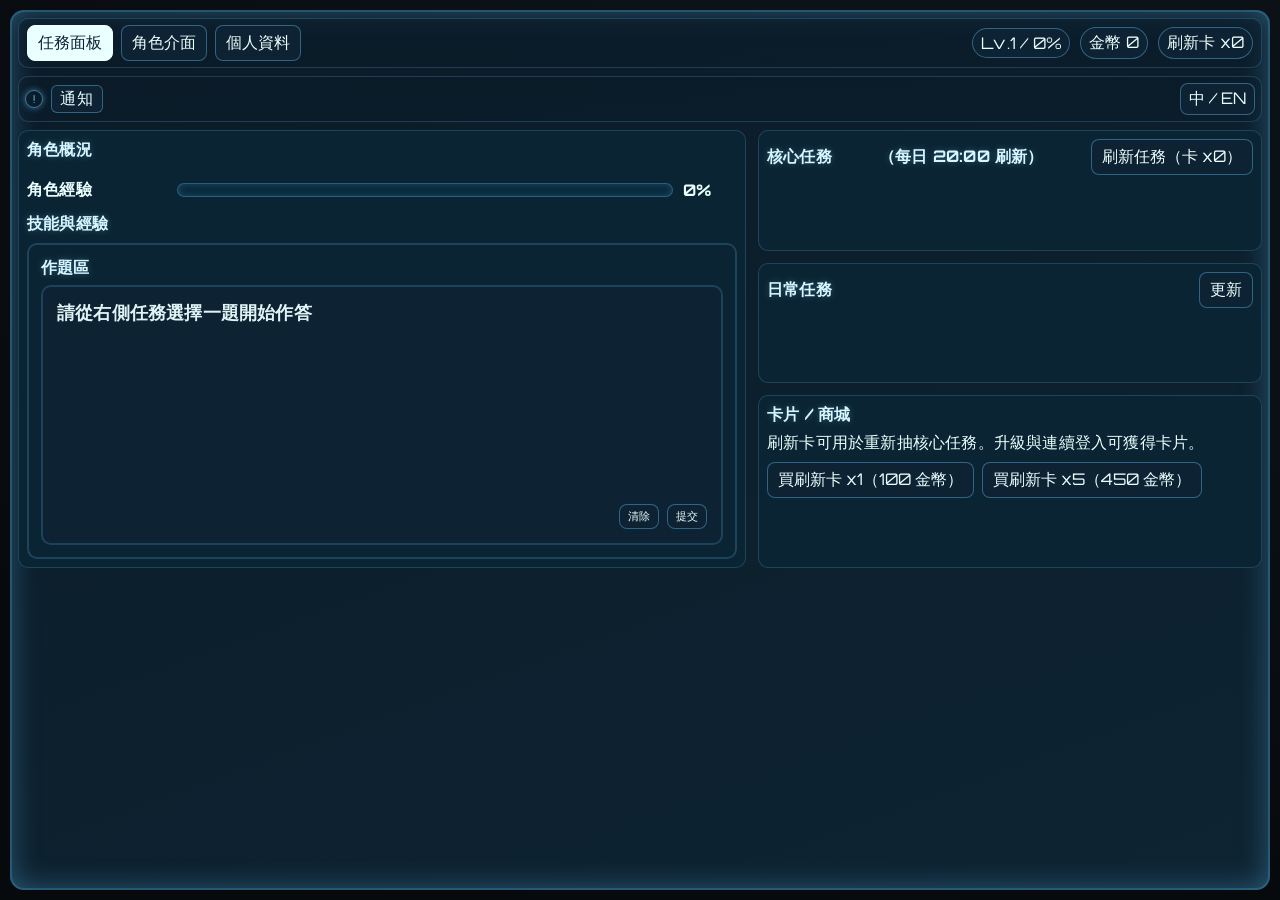
==== index.html @ 2148bcc3 "Add files via upload" ====
<!DOCTYPE html>
<html lang="zh-Hant">
<head>
<meta charset="utf-8" />
<meta name="viewport" content="width=device-width, initial-scale=1">
<title>任務面板 MVP｜修正版 v1.1</title>
<link href="https://fonts.googleapis.com/css2?family=Orbitron:wght@500;700&family=Share+Tech+Mono&display=swap" rel="stylesheet">
<link rel="stylesheet" href="./styles/main.css">
</head>
<body>
<div class="stage">
  <div class="screen">

    <!-- Topbar -->
    <div class="topbar">
      <div class="navBtns">
        <button class="navBtn active" id="btnViewDashboard">任務面板</button>
        <button class="navBtn" id="btnViewCharacter">角色介面</button>
        <!-- 已合併角色上傳至角色介面，移除「角色上傳」按鈕 -->
        <button class="navBtn" id="btnViewSettings">個人資料</button>
      </div>
      <div class="topStats">
        <span class="chip" id="chipUser">Lv.1 / 0%</span>
        <span class="chip" id="chipCoins">金幣 0</span>
        <span class="chip" id="chipCards">刷新卡 x0</span>
      </div>
    </div>

    <!-- Mini notification -->
    <div class="notifyMini">
      <span class="badge">!</span>
      <div class="ttl" id="ttlNotif">通知</div>
      <ul id="notifMain"></ul>
      <button class="langBtn" id="btnLang">中 / EN</button>
    </div>

    <!-- 視圖：任務面板 -->
    <div id="viewDashboard">
      <div class="cols">
        <div class="panel">
          <h2>
            <span id="hCharacter">角色概況</span>
            <!-- 原本的 套用/重置 按鈕已移至「個人資料 > 姓名」下方 -->
          </h2>
          <div class="meta" id="meta"></div>
          <div class="xp"><div id="lblXP">角色經驗</div><div class="bar" id="charXPWrap"><i id="charXP" data-w="0"></i></div><div id="charXPNum">0%</div></div>

          <h2 id="hSkills">技能與經驗</h2>
          <div id="skills"></div>

          <!-- 作題區 -->
          <div id="problemArea" class="panel">
            <h2 id="hProblems">作題區</h2>
            <div id="problemBox" class="problemBox">
              <h3 id="problemTitle">請從右側任務選擇一題開始作答</h3>
              <div id="problemBody" class="problemBody"></div>
              <div id="problemExplain" class="msg"></div>
              <div id="problemMsg" class="msg"></div>
              <div class="problemActions">
                <button class="btn small" id="btnClearAns">清除</button>
                <button class="btn small" id="btnSubmitAns">提交</button>
              </div>
            </div>
          </div>
        </div>

        <div style="display:grid;gap:12px">
          <div class="panel">
            <h2 id="hDaily">核心任務 <span class="sm" id="hDailySub">（每日 20:00 刷新）</span>
              <span>
                <button class="btn" id="btnRefreshDaily">刷新任務（卡 x<span id="cardCountA">0</span>）</button>
              </span>
            </h2>
            <div id="tasks"></div>
          </div>

          <div class="panel">
            <h2 id="hSide">日常任務 <span><button class="btn" id="btnRerollSide">更新</button></span></h2>
            <div id="side"></div>
          </div>

          <div class="panel">
            <h2 id="hShop">卡片 / 商城</h2>
            <div class="sm" id="shopDesc">刷新卡可用於重新抽核心任務。升級與連續登入可獲得卡片。</div>
            <div style="display:flex;gap:8px;margin-top:8px;flex-wrap:wrap">
              <button class="btn" id="btnBuy1">買刷新卡 x1（100 金幣）</button>
              <button class="btn" id="btnBuy5">買刷新卡 x5（450 金幣）</button>
            </div>
          </div>
        </div>
      </div>
    </div>

    <!-- 視圖：角色介面（已合併上傳功能） -->
    <div id="viewCharacter" class="hidden">
      <div class="charStage">
        <div class="charRing"></div>
        <div class="charWrap" id="charWrap">
          <img id="avatarImg" class="avatar hidden" alt="角色圖片"/>
          <svg id="avatarSVG" class="avatar" viewBox="0 0 256 256" xmlns="http://www.w3.org/2000/svg" aria-label="預設角色">
            <defs>
              <linearGradient id="hair" x1="0" y1="0" x2="1" y2="1">
                <stop offset="0" stop-color="#8b4a4a"/>
                <stop offset="1" stop-color="#b46868"/>
              </linearGradient>
              <radialGradient id="eye" cx="0.5" cy="0.5" r="0.6">
                <stop offset="0" stop-color="#fff176"/>
                <stop offset="0.5" stop-color="#ff7043"/>
                <stop offset="1" stop-color="#d32f2f"/>
              </radialGradient>
            </defs>
            <ellipse cx="128" cy="96" rx="96" ry="76" fill="url(#hair)" />
            <circle cx="128" cy="112" r="52" fill="#ffe5d9" stroke="#d9a39a" stroke-width="2"/>
            <ellipse cx="104" cy="116" rx="18" ry="20" fill="url(#eye)"/>
            <ellipse cx="152" cy="116" rx="18" ry="20" fill="url(#eye)"/>
            <path d="M112 136c6 8 26 8 32 0" stroke="#d84315" stroke-width="4" fill="none" stroke-linecap="round"/>
            <path d="M86 168h84c10 0 18 8 18 18v14c0 6-4 10-10 12-30 10-60 10-100 0-6-2-10-6-10-12v-14c0-10 8-18 18-18z" fill="#e8f0ff" stroke="#9ecbff" stroke-width="2"/>
          </svg>
        </div>
      </div>
      <!-- 上傳功能區塊（移入角色介面） -->
      <div class="panel uploadPanel" style="margin-top:8px">
        <h2 id="hUpload">上傳角色圖片</h2>
        <div class="field"><label id="lblChoose">選擇圖片</label><input type="file" id="avatarInput" accept="image/*"/></div>
        <div style="display:flex;gap:8px;flex-wrap:wrap">
          <button class="btn" id="btnApplyAvatar">套用至角色介面</button>
          <button class="btn" id="btnClearAvatar">移除自訂圖片</button>
        </div>
        <div class="sm" style="opacity:.8;margin-top:6px" id="uploadHint">圖片將以 base64 儲存於本機（localStorage），不會上傳到網路。</div>
      </div>
    </div>

    <!-- 視圖：個人資料 -->
    <div id="viewSettings" class="hidden">
      <div class="panel">
        <h2 id="hProfile">個人資料</h2>
        <div class="meta" id="metaSettings"></div>
        <div style="display:grid;grid-template-columns:repeat(auto-fit,minmax(180px,1fr));gap:8px;margin-top:8px">
          <div class="field">
            <label id="lblName">姓名</label>
            <input id="inputName" placeholder="" />
          </div>
          <div class="field">
            <label id="lblGrade">職階</label>
            <select id="selectRank" disabled><option>銅牌</option><option>銀牌</option><option>金牌</option><option>白金</option><option>翡翠</option><option>王者</option></select>
          </div>
        </div>

       <!-- 個人資料：姓名/年級 之後新增一行放按鈕 -->
<div class="field" id="profileActions" style="margin-top:8px;display:flex;gap:8px;flex-wrap:wrap">
  <button class="btn tiny" id="btnApplyTop">套用</button>
  <button class="btn tiny" id="btnResetTop">重置所有資料</button>
</div>

        <!-- 技能面板 + 雷達圖 -->
        <div id="profileWrap">
          <div class="radarPanel">
            <h3 id="lblRadar">能力雷達圖</h3>
            <canvas id="radar" width="420" height="350" aria-label="能力雷達圖"></canvas>
          </div>
          <div id="profileSkills">
            <h3 id="lblSkillPanel">技能一覽</h3>
            <div id="profileSkillsList"></div>
          </div>
        </div>
        <!-- 原本的 套用/重置 已移至上方姓名輸入框下方 -->
      </div>
    </div>

  </div>
</div>

<script type="module" src="./app.js"></script>
</body>
</html>
---- styles/main.css ----
:root{ --bg:#0a0f14; --white:#eaffff; --neon:#62c8ff; --deep:#0b1b28; --deep2:#0e2433; --grid:#62c8ff33; --gold:#e6d28a; --goldGlow:0 0 8px rgba(230,210,138,.55);}  
*{box-sizing:border-box}
html,body{height:100%}
body{margin:0;background:radial-gradient(1100px 760px at 70% 18%, #0c151c 0%, #0a0f14 60%, #070a0d 100%) fixed;color:var(--white);font-family:"Orbitron","Share Tech Mono",monospace;letter-spacing:.2px;overflow:auto;
.stage{width:100%;min-height:100vh;padding:8px;display:flex;align-items:stretch;justify-content:stretch}
.screen{position:relative;width:100%;background:linear-gradient(160deg,var(--deep),var(--deep2));border-radius:14px;box-shadow:0 0 30px rgba(98,200,255,.35) inset,0 0 0 2px #62c8ff33 inset;padding:8px;display:grid;grid-template-rows:auto auto 1fr;gap:8px;overflow:hidden}

/* Topbar */
.topbar{display:flex;justify-content:space-between;align-items:center;background:linear-gradient(180deg,rgba(11,27,40,.55),rgba(11,27,40,.35));border:1px solid var(--grid);border-radius:10px;padding:6px 8px}
.navBtns{display:flex;gap:8px;flex-wrap:wrap}
.navBtn{background:#0d2232;color:#eaffff;border:1px solid #62c8ff66;padding:6px 10px;border-radius:8px;cursor:pointer;font-family:"Orbitron","Share Tech Mono",monospace;font-size:12px}
.navBtn.active{background:#eaffff;color:#0d2232;border-color:#eaffff}
.topStats{display:flex;gap:10px;align-items:center;font-size:12px}
.chip{background:#0d2232;border:1px solid #62c8ff66;padding:4px 8px;border-radius:999px;font-size:12px}

/* Mini notification */
.notifyMini{display:flex;align-items:center;gap:8px;background:linear-gradient(180deg,rgba(11,27,40,.55),rgba(11,27,40,.35));border:1px solid var(--grid);border-radius:10px;padding:6px}
.notifyMini .ttl{margin-right:auto;padding:2px 8px;border:1px solid #62c8ff66;border-radius:6px;background:#0d2232;color:#eaffff;letter-spacing:1px;font-size:12px}
.notifyMini ul{list-style:none;margin:0;padding:0;max-height:3.2em;overflow:hidden}
.notifyMini li{font-size:12px;line-height:1.1;white-space:nowrap;overflow:hidden;text-overflow:ellipsis;opacity:.9}
.badge{display:inline-grid;place-items:center;width:18px;height:18px;border-radius:50%;border:1px solid #62c8ff88;box-shadow:0 0 6px #62c8ff88;color:#62c8ff;font-size:11px}
.langBtn{background:#0d2232;color:#eaffff;border:1px solid #62c8ff66;padding:4px 8px;border-radius:8px;cursor:pointer;font-family:"Orbitron","Share Tech Mono",monospace;font-size:12px}

/* Layout */
.grid{display:grid;grid-template-columns:1fr;gap:8px;min-height:0}
.cols{display:grid;grid-template-columns:1.2fr .8fr;gap:12px;min-height:0}
.panel{background:#0b2433;border:1px solid var(--grid);border-radius:10px;padding:8px;min-height:0;overflow:auto}
.panel h2{margin:0 0 6px;font-size:14px;color:#d9f6ff;text-shadow:0 0 6px #62c8ff55;display:flex;align-items:center;justify-content:space-between}

.meta{display:grid;grid-template-columns:repeat(2,1fr);gap:6px;font-size:12px}
.meta div{background:#092234;border:1px solid #62c8ff33;border-radius:8px;padding:6px;color:#d6f8ff;display:flex;align-items:center;justify-content:space-between}

.xp{display:grid;grid-template-columns:140px 1fr 54px;align-items:center;gap:10px;font-size:16px;font-weight: bold;     /* 🚀 加粗 */
  margin: 12px 0;        /* 🚀 上下留白更明顯 */}
.xp #lblXP {
  font-size: 16px;       /* 標籤跟著變大 */
  font-weight: bold;
}
.bar{height:14px;background:#0a2a3c;border:1px solid #62c8ff55;border-radius:999px;overflow:hidden;box-shadow:0 0 6px rgba(98,200,255,.2) inset}
.bar>i{display:block;height:100%;width:0;background:linear-gradient(90deg,#bfe5ff,#62c8ff);box-shadow:0 0 6px #62c8ff;transition:width .9s ease-in-out}

.stat{display:grid;grid-template-columns:minmax(160px,auto) 1fr 56px 36px;align-items:center;gap:8px;font-size:12px}
.stat .bar{width:72%; margin-left:auto}
.stat .val{font-variant-numeric:tabular-nums; text-align:left}
.skillName{background:#092234;border:1px solid #62c8ff33;border-radius:8px;padding:2px 6px;color:var(--gold);text-shadow:var(--goldGlow);white-space:nowrap;display:inline-flex;align-items:center;gap:6px;max-width:100%;overflow:hidden;text-overflow:ellipsis}
.skillName .lv{opacity:.9;font-size:11px;padding:1px 6px;border:1px solid #62c8ff55;border-radius:6px;background:#0d2232}

/* Tasks */
.taskItem{display:grid;grid-template-columns:1fr auto auto;align-items:center;gap:6px;padding:6px 0;border-bottom:1px dashed #62c8ff33}
.taskItem:last-child{border-bottom:none}
.taskname{min-width:0;overflow:hidden;text-overflow:ellipsis;white-space:nowrap}
.btn{background:#0d2232;color:#eaffff;border:1px solid #62c8ff66;padding:6px 10px;border-radius:8px;cursor:pointer;font-family:"Orbitron","Share Tech Mono",monospace;font-size:12px}
.btn:hover{filter:brightness(1.12)}
.btn.done{background:#eaffff;color:#0d2232;border-color:#eaffff}
.btn.small{padding:4px 8px;font-size:11px}
.xpGold{color:var(--gold);text-shadow:var(--goldGlow)}

/* Character view */
#viewCharacter{display:grid;grid-template-rows:1fr auto;gap:8px;min-height:0}
.charStage{position:relative;display:grid;place-items:center;min-height:55vh;background:
  radial-gradient(420px 220px at 50% 65%, rgba(98,200,255,.15), rgba(98,200,255,0) 60%),
  radial-gradient(1200px 900px at 50% -10%, rgba(255,255,255,.05), rgba(255,255,255,0) 60%);
  border:1px solid var(--grid);border-radius:12px}
.charRing{position:absolute;inset:auto 0 16px 0;margin:auto;width:min(72vw,360px);height:min(72vw,360px);border-radius:50%;box-shadow:0 0 0 2px #62c8ff33 inset,0 0 40px #62c8ff22}
.charWrap{position:relative;display:grid;place-items:center;transform:translateY(-8px)}
.avatar{width:min(60vw,320px);height:auto;filter:drop-shadow(0 6px 16px rgba(0,0,0,.45))}
.hidden{display:none !important}

/* Upload block now inside Character view */
.uploadPanel .field{display:flex;flex-direction:column;gap:4px;margin:8px 0}
.uploadPanel input[type=file]{height:38px;background:#0d2232;border:1px solid #62c8ff66;border-radius:8px;color:#eaffff;padding:0 8px;font-family:"Orbitron","Share Tech Mono",monospace}

/* Settings / Profile */
.field{display:flex;flex-direction:column;gap:4px;margin-top:4px}
.field label{font-size:12px;opacity:.9}
.field input,.field select{height:42px;background:#0d2232;border:1px solid #62c8ff66;border-radius:8px;color:#eaffff;padding:0 8px;font-family:"Orbitron","Share Tech Mono",monospace}
#profileWrap{display:grid;grid-template-columns:1fr 1fr;gap:8px;margin-top:10px}
.radarPanel{border:1px solid var(--grid);background:#0d2232;border-radius:10px;padding:8px}
.radarPanel h3{margin:0 0 6px;font-size:13px;opacity:.9}
#profileSkills{border:1px solid var(--grid);background:#0d2232;border-radius:10px;padding:8px}
#profileSkills h3{margin:0 0 6px;font-size:13px;opacity:.9}
canvas{image-rendering:crisp-edges}

/* Problem area */
#problemArea{position:relative;margin-top:8px}
.problemBox{position:relative;border:1px solid var(--grid);border-radius:10px;background:#0d2232;padding:10px;min-height:120px}
.problemBox h3{margin:0 0 6px;font-size:13px;opacity:.95}
.problemBody{font-size:13px;line-height:1.5}
.opt{display:flex;align-items:center;gap:8px;margin:4px 0}
.opt input[type=radio]{accent-color:#62c8ff}
.problemActions{position:absolute;right:10px;bottom:10px;display:flex;gap:8px}
.msg{margin-top:6px;font-size:12px}
.msg.ok{color:#9ef5ff}
.msg.err{color:#ff5d7a}

@media (max-width:920px){ .cols{grid-template-columns:1fr;} #profileWrap{grid-template-columns:1fr;} }

/* === Scale-up: 全站字體與面板視覺微放大（不影響雷達半徑/畫布） === */
:root{
  --fs: 14px;      /* 全站基準字體（原本多為 12px）*/
  --fs-sm: 13px;   /* 小字 */
  --fs-lg: 16px;   /* 區塊標題 */
}

/* 基礎字級 */
body{ font-size: var(--fs); }

/* 常見使用 12px 的元件 → 一起抬到 14px（看起來更清楚） */
.navBtn,
.topStats,
.chip,
.notifyMini .ttl,
.notifyMini li,
.langBtn,
.meta,
.xp,
.stat,
.btn,
.field label,
.msg{
  font-size: var(--fs);
}

/* 區塊標題（原 14px）→ 16px */
.panel h2{ font-size: var(--fs-lg); }

/* 雷達外框的區塊標題（原 13px）→ 跟著基準 */
.radarPanel h3{ font-size: var(--fs); }

/* 讓「雷達圖的總框框」更有份量：加內距+邊框厚度 */
.radarPanel{
  padding: 10px;                 /* 原本 8px → 12px */
  border-width: 1.5px;             /* 原設1px → 2px，看起來更有存在感 */
  box-shadow: 0 0 0 1px #62c8ff33 inset; /* 輕內框，霓虹感更明顯 */
}

/* 讓整個畫面稍微放大但不擠：主要容器留一點呼吸 */
.stage{ padding: 10px; }         /* 原 8px → 12px（全局微放大感） */

/* 手機時也維持較大的字體（可選） */
@media (max-width: 480px){
  :root{ --fs: 15px; --fs-sm: 14px; --fs-lg: 17px; }
}

/* === Bigger Problem Area (作題區放大) === */
#problemArea{
  padding: 12px;           /* 外框更厚實 */
  border-width: 2px;       /* 外框線條更有存在感 */
}

#problemArea .problemBox{
  padding: 14px;           /* 內容留白更多 */
  min-height: 260px;       /* 高度加大（原本 120px）*/
  border-width: 2px;       /* 內框也加粗一點（視覺更大）*/
}

#problemArea .problemBox h3{
  font-size: 18px;         /* 題目字體稍微放大 */
}

#problemArea .problemBody{
  font-size: 16px;         /* 內文更好讀 */
  line-height: 1.7;
}

#problemArea .problemActions{
  right: 14px;             /* 跟著 padding 往外移一點 */
  bottom: 14px;
}

/* 作題區：限制最大寬度並置中 */
#problemArea{
  max-width: 800px;      /* ← 想更窄就 640/600 */
  margin-right: auto;
}

/* 如果你之前把整體欄位比例放大了，這裡也一起調回來 */
@media (min-width: 999px){
  .cols{ grid-template-columns: 1.3fr .9fr; } /* 左主欄略窄，右欄略寬 */
}

/* 技能列：Grid 四欄 */
.stat{
  display: grid;
  grid-template-columns: 200px 60px 3fr) 50px;
  align-items: center;
  gap: 12px;
  margin-bottom: 8px;
  font-size: 14px;
}

/* 名稱框 */
.stat .name{
  text-align: center;
  padding: 4px 6px;
  border: 1px solid var(--gold);
  border-radius: 6px;
  box-sizing: border-box;
}

/* 等級框 */
.stat .level{
  text-align: center;
  font-weight: bold;
  color: var(--gold);
}

/* 經驗條 */
.stat .bar{
  width: 100%;       /* 🚀 撐滿 grid cell */
  height: 14px;
  background: #233;
  border-radius: 6px;
  overflow: hidden;
}
.stat .fill{
  height: 100%;
  background: var(--neon);
}

/* 百分比 */
.stat .pct{
  text-align: right;
  font-weight: bold;
  color: var(--gold);
}

/* 手機直立模式修正：完整顯示，不切字 */
@media screen and (max-width: 480px) and (orientation: portrait) {
  html, body {
    width: 100%;
    max-width: 100vw;      /* 不允許超過螢幕 */
    overflow-x: hidden;    /* 禁止橫向捲動 */
    overflow-y: auto;      /* 當內容變多，允許上下捲動 */
  }
  
.stage, .screen {
  width: 100vw;
  max-width: 100vw;
  margin: 0;
  padding: 0;
  border-radius: 8; /* 如果要貼邊+圓角，這裡調成 8px、10px 之類 */
}

  .panel, #problemArea, #problemBox, .problemBody, .msg {
    white-space: normal;       /* 自動換行 */
    word-wrap: break-word;     /* 舊版支援 */
    overflow-wrap: break-word; /* 現代瀏覽器 */
  }
}

     /* 答題框 */
#problemBody input,
#problemBody textarea {
  font-size: 16px;
}

@media (max-width: 480px) {
  #radar {
    width: 100% !important;
    height: auto !important;
    max-width: 100%;
  }
}
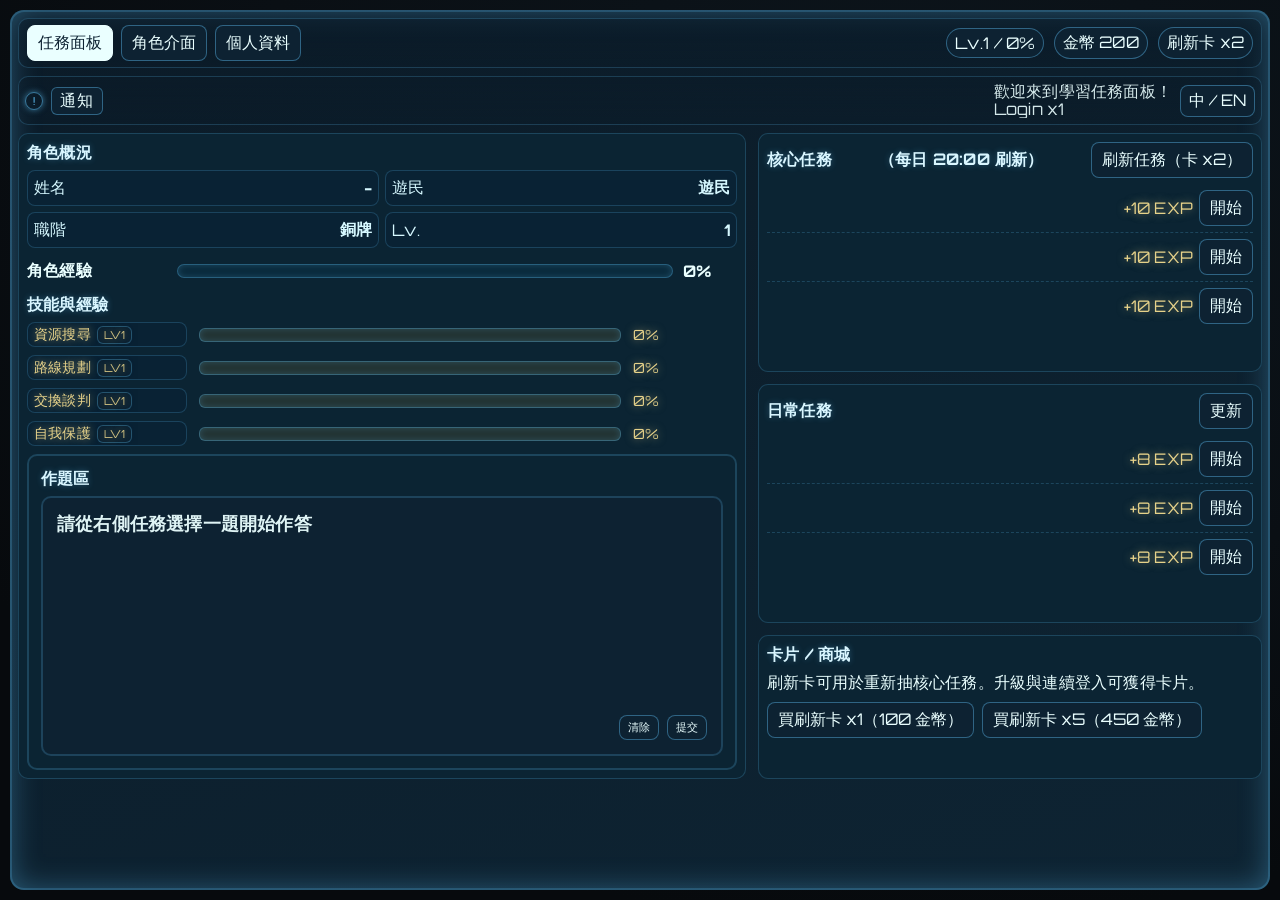
==== commit cfaae884: "Update index.html" ====
--- a/index.html
+++ b/index.html
@@ -170,7 +170,6 @@
   </div>
 </div>
 
-<script type="module" src="./app.js"></script>
+<script type="module" src="/app.js"></script>
 </body>
 </html>
-
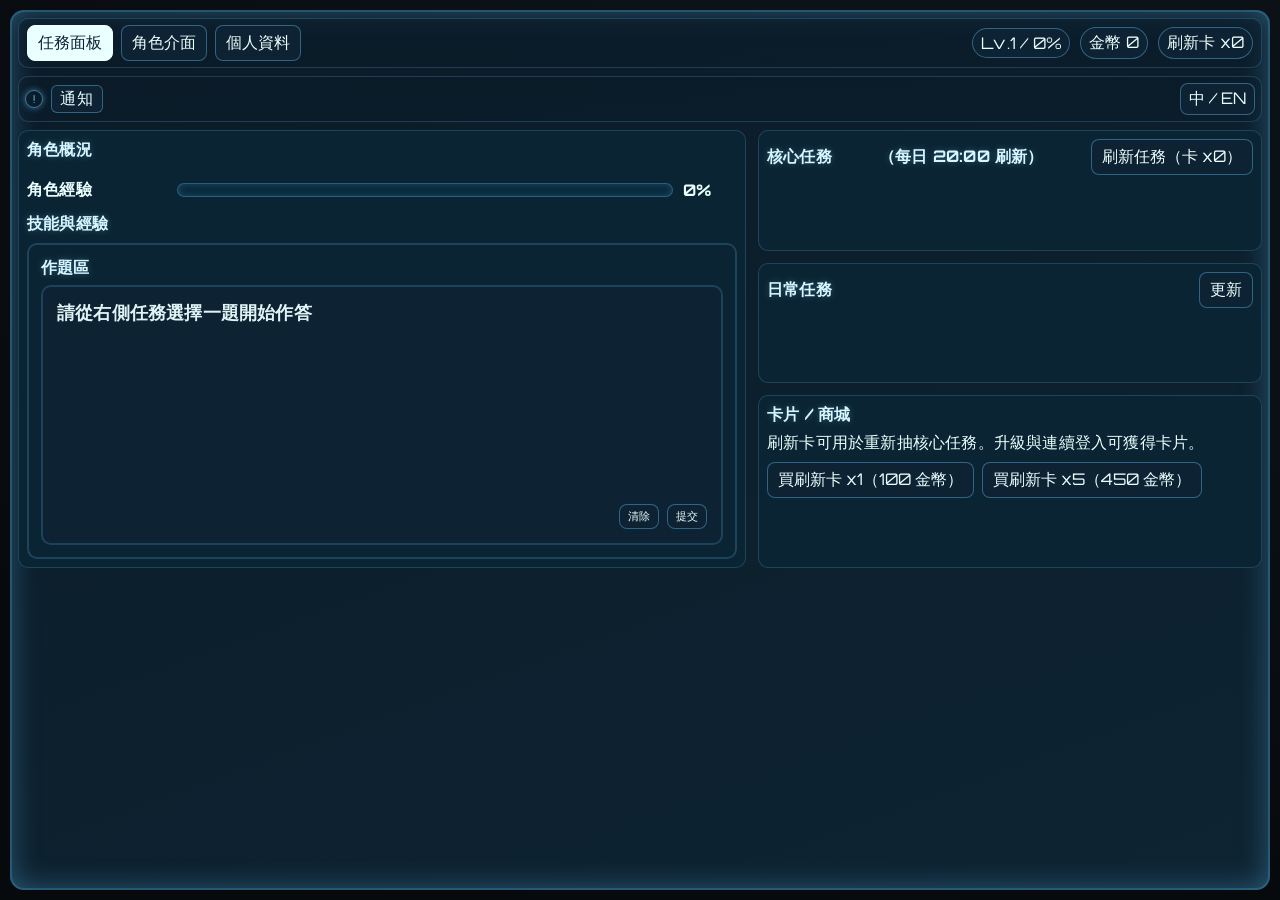
==== commit 55dcafcf: "Update index.html" ====
--- a/index.html
+++ b/index.html
@@ -16,7 +16,6 @@
       <div class="navBtns">
         <button class="navBtn active" id="btnViewDashboard">任務面板</button>
         <button class="navBtn" id="btnViewCharacter">角色介面</button>
-        <!-- 已合併角色上傳至角色介面，移除「角色上傳」按鈕 -->
         <button class="navBtn" id="btnViewSettings">個人資料</button>
       </div>
       <div class="topStats">
@@ -38,12 +37,13 @@
     <div id="viewDashboard">
       <div class="cols">
         <div class="panel">
-          <h2>
-            <span id="hCharacter">角色概況</span>
-            <!-- 原本的 套用/重置 按鈕已移至「個人資料 > 姓名」下方 -->
-          </h2>
+          <h2><span id="hCharacter">角色概況</span></h2>
           <div class="meta" id="meta"></div>
-          <div class="xp"><div id="lblXP">角色經驗</div><div class="bar" id="charXPWrap"><i id="charXP" data-w="0"></i></div><div id="charXPNum">0%</div></div>
+          <div class="xp">
+            <div id="lblXP">角色經驗</div>
+            <div class="bar" id="charXPWrap"><i id="charXP" data-w="0"></i></div>
+            <div id="charXPNum">0%</div>
+          </div>
 
           <h2 id="hSkills">技能與經驗</h2>
           <div id="skills"></div>
@@ -91,34 +91,15 @@
       </div>
     </div>
 
-    <!-- 視圖：角色介面（已合併上傳功能） -->
+    <!-- 視圖：角色介面 -->
     <div id="viewCharacter" class="hidden">
       <div class="charStage">
         <div class="charRing"></div>
         <div class="charWrap" id="charWrap">
           <img id="avatarImg" class="avatar hidden" alt="角色圖片"/>
-          <svg id="avatarSVG" class="avatar" viewBox="0 0 256 256" xmlns="http://www.w3.org/2000/svg" aria-label="預設角色">
-            <defs>
-              <linearGradient id="hair" x1="0" y1="0" x2="1" y2="1">
-                <stop offset="0" stop-color="#8b4a4a"/>
-                <stop offset="1" stop-color="#b46868"/>
-              </linearGradient>
-              <radialGradient id="eye" cx="0.5" cy="0.5" r="0.6">
-                <stop offset="0" stop-color="#fff176"/>
-                <stop offset="0.5" stop-color="#ff7043"/>
-                <stop offset="1" stop-color="#d32f2f"/>
-              </radialGradient>
-            </defs>
-            <ellipse cx="128" cy="96" rx="96" ry="76" fill="url(#hair)" />
-            <circle cx="128" cy="112" r="52" fill="#ffe5d9" stroke="#d9a39a" stroke-width="2"/>
-            <ellipse cx="104" cy="116" rx="18" ry="20" fill="url(#eye)"/>
-            <ellipse cx="152" cy="116" rx="18" ry="20" fill="url(#eye)"/>
-            <path d="M112 136c6 8 26 8 32 0" stroke="#d84315" stroke-width="4" fill="none" stroke-linecap="round"/>
-            <path d="M86 168h84c10 0 18 8 18 18v14c0 6-4 10-10 12-30 10-60 10-100 0-6-2-10-6-10-12v-14c0-10 8-18 18-18z" fill="#e8f0ff" stroke="#9ecbff" stroke-width="2"/>
-          </svg>
+          <svg id="avatarSVG" class="avatar" viewBox="0 0 256 256" xmlns="http://www.w3.org/2000/svg"></svg>
         </div>
       </div>
-      <!-- 上傳功能區塊（移入角色介面） -->
       <div class="panel uploadPanel" style="margin-top:8px">
         <h2 id="hUpload">上傳角色圖片</h2>
         <div class="field"><label id="lblChoose">選擇圖片</label><input type="file" id="avatarInput" accept="image/*"/></div>
@@ -126,7 +107,7 @@
           <button class="btn" id="btnApplyAvatar">套用至角色介面</button>
           <button class="btn" id="btnClearAvatar">移除自訂圖片</button>
         </div>
-        <div class="sm" style="opacity:.8;margin-top:6px" id="uploadHint">圖片將以 base64 儲存於本機（localStorage），不會上傳到網路。</div>
+        <div class="sm" style="opacity:.8;margin-top:6px" id="uploadHint">圖片將以 base64 儲存於本機，不會上傳到網路。</div>
       </div>
     </div>
 
@@ -142,34 +123,35 @@
           </div>
           <div class="field">
             <label id="lblGrade">職階</label>
-            <select id="selectRank" disabled><option>銅牌</option><option>銀牌</option><option>金牌</option><option>白金</option><option>翡翠</option><option>王者</option></select>
+            <select id="selectRank" disabled>
+              <option>銅牌</option><option>銀牌</option><option>金牌</option>
+              <option>白金</option><option>翡翠</option><option>王者</option>
+            </select>
           </div>
         </div>
 
-       <!-- 個人資料：姓名/年級 之後新增一行放按鈕 -->
-<div class="field" id="profileActions" style="margin-top:8px;display:flex;gap:8px;flex-wrap:wrap">
-  <button class="btn tiny" id="btnApplyTop">套用</button>
-  <button class="btn tiny" id="btnResetTop">重置所有資料</button>
-</div>
+        <div class="field" id="profileActions" style="margin-top:8px;display:flex;gap:8px;flex-wrap:wrap">
+          <button class="btn tiny" id="btnApplyTop">套用</button>
+          <button class="btn tiny" id="btnResetTop">重置所有資料</button>
+        </div>
 
-        <!-- 技能面板 + 雷達圖 -->
         <div id="profileWrap">
           <div class="radarPanel">
             <h3 id="lblRadar">能力雷達圖</h3>
-            <canvas id="radar" width="420" height="350" aria-label="能力雷達圖"></canvas>
+            <canvas id="radar" width="420" height="350"></canvas>
           </div>
           <div id="profileSkills">
             <h3 id="lblSkillPanel">技能一覽</h3>
             <div id="profileSkillsList"></div>
           </div>
         </div>
-        <!-- 原本的 套用/重置 已移至上方姓名輸入框下方 -->
       </div>
     </div>
 
   </div>
 </div>
 
+<!-- 注意：改成 /app.js，保證 Vercel public 根目錄能抓到 -->
 <script type="module" src="/app.js"></script>
 </body>
 </html>
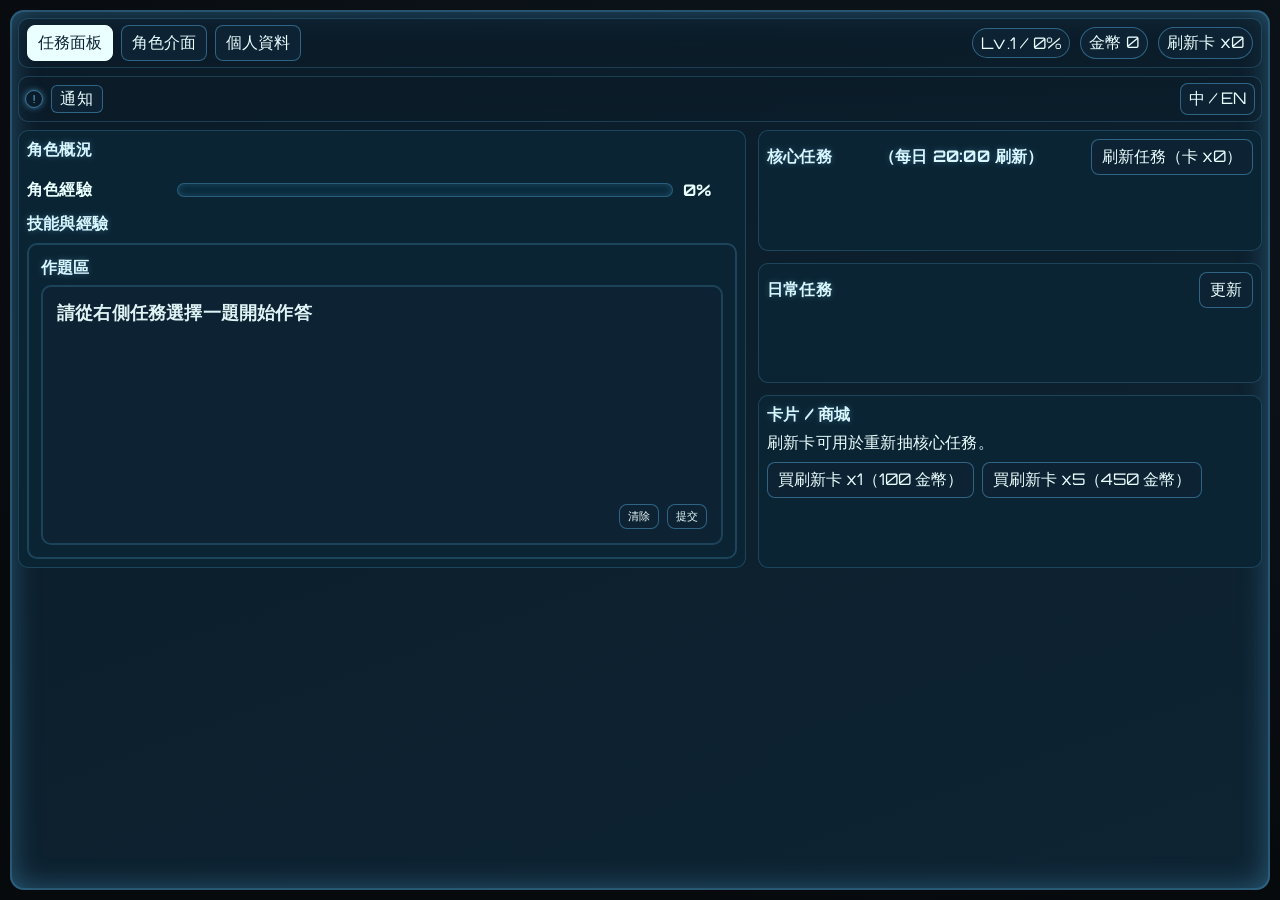
==== commit 6ddfeeec: "Update index.html" ====
--- a/index.html
+++ b/index.html
@@ -1,11 +1,11 @@
 <!DOCTYPE html>
 <html lang="zh-Hant">
 <head>
-<meta charset="utf-8" />
-<meta name="viewport" content="width=device-width, initial-scale=1">
-<title>任務面板 MVP｜修正版 v1.1</title>
-<link href="https://fonts.googleapis.com/css2?family=Orbitron:wght@500;700&family=Share+Tech+Mono&display=swap" rel="stylesheet">
-<link rel="stylesheet" href="./styles/main.css">
+  <meta charset="utf-8" />
+  <meta name="viewport" content="width=device-width, initial-scale=1">
+  <title>遊民任務面板</title>
+  <link href="https://fonts.googleapis.com/css2?family=Orbitron:wght@500;700&family=Share+Tech+Mono&display=swap" rel="stylesheet">
+  <link rel="stylesheet" href="./styles/main.css">
 </head>
 <body>
 <div class="stage">
@@ -25,7 +25,7 @@
       </div>
     </div>
 
-    <!-- Mini notification -->
+    <!-- 通知 -->
     <div class="notifyMini">
       <span class="badge">!</span>
       <div class="ttl" id="ttlNotif">通知</div>
@@ -33,7 +33,7 @@
       <button class="langBtn" id="btnLang">中 / EN</button>
     </div>
 
-    <!-- 視圖：任務面板 -->
+    <!-- 任務面板 -->
     <div id="viewDashboard">
       <div class="cols">
         <div class="panel">
@@ -53,7 +53,7 @@
             <h2 id="hProblems">作題區</h2>
             <div id="problemBox" class="problemBox">
               <h3 id="problemTitle">請從右側任務選擇一題開始作答</h3>
-              <div id="problemBody" class="problemBody"></div>
+              <div id="problemBody"></div>
               <div id="problemExplain" class="msg"></div>
               <div id="problemMsg" class="msg"></div>
               <div class="problemActions">
@@ -64,12 +64,11 @@
           </div>
         </div>
 
+        <!-- 右側 -->
         <div style="display:grid;gap:12px">
           <div class="panel">
             <h2 id="hDaily">核心任務 <span class="sm" id="hDailySub">（每日 20:00 刷新）</span>
-              <span>
-                <button class="btn" id="btnRefreshDaily">刷新任務（卡 x<span id="cardCountA">0</span>）</button>
-              </span>
+              <span><button class="btn" id="btnRefreshDaily">刷新任務（卡 x<span id="cardCountA">0</span>）</button></span>
             </h2>
             <div id="tasks"></div>
           </div>
@@ -81,7 +80,7 @@
 
           <div class="panel">
             <h2 id="hShop">卡片 / 商城</h2>
-            <div class="sm" id="shopDesc">刷新卡可用於重新抽核心任務。升級與連續登入可獲得卡片。</div>
+            <div class="sm" id="shopDesc">刷新卡可用於重新抽核心任務。</div>
             <div style="display:flex;gap:8px;margin-top:8px;flex-wrap:wrap">
               <button class="btn" id="btnBuy1">買刷新卡 x1（100 金幣）</button>
               <button class="btn" id="btnBuy5">買刷新卡 x5（450 金幣）</button>
@@ -91,50 +90,42 @@
       </div>
     </div>
 
-    <!-- 視圖：角色介面 -->
+    <!-- 角色介面 -->
     <div id="viewCharacter" class="hidden">
       <div class="charStage">
-        <div class="charRing"></div>
         <div class="charWrap" id="charWrap">
           <img id="avatarImg" class="avatar hidden" alt="角色圖片"/>
-          <svg id="avatarSVG" class="avatar" viewBox="0 0 256 256" xmlns="http://www.w3.org/2000/svg"></svg>
+          <svg id="avatarSVG" class="avatar" viewBox="0 0 256 256"></svg>
         </div>
       </div>
-      <div class="panel uploadPanel" style="margin-top:8px">
+      <div class="panel uploadPanel">
         <h2 id="hUpload">上傳角色圖片</h2>
         <div class="field"><label id="lblChoose">選擇圖片</label><input type="file" id="avatarInput" accept="image/*"/></div>
         <div style="display:flex;gap:8px;flex-wrap:wrap">
-          <button class="btn" id="btnApplyAvatar">套用至角色介面</button>
-          <button class="btn" id="btnClearAvatar">移除自訂圖片</button>
+          <button class="btn" id="btnApplyAvatar">套用</button>
+          <button class="btn" id="btnClearAvatar">移除</button>
         </div>
-        <div class="sm" style="opacity:.8;margin-top:6px" id="uploadHint">圖片將以 base64 儲存於本機，不會上傳到網路。</div>
       </div>
     </div>
 
-    <!-- 視圖：個人資料 -->
+    <!-- 個人資料 -->
     <div id="viewSettings" class="hidden">
       <div class="panel">
         <h2 id="hProfile">個人資料</h2>
         <div class="meta" id="metaSettings"></div>
-        <div style="display:grid;grid-template-columns:repeat(auto-fit,minmax(180px,1fr));gap:8px;margin-top:8px">
-          <div class="field">
-            <label id="lblName">姓名</label>
-            <input id="inputName" placeholder="" />
-          </div>
-          <div class="field">
-            <label id="lblGrade">職階</label>
+        <div style="display:grid;gap:8px;margin-top:8px">
+          <div class="field"><label id="lblName">姓名</label><input id="inputName" /></div>
+          <div class="field"><label id="lblGrade">職階</label>
             <select id="selectRank" disabled>
               <option>銅牌</option><option>銀牌</option><option>金牌</option>
               <option>白金</option><option>翡翠</option><option>王者</option>
             </select>
           </div>
         </div>
-
-        <div class="field" id="profileActions" style="margin-top:8px;display:flex;gap:8px;flex-wrap:wrap">
+        <div class="field" id="profileActions" style="margin-top:8px;display:flex;gap:8px">
           <button class="btn tiny" id="btnApplyTop">套用</button>
-          <button class="btn tiny" id="btnResetTop">重置所有資料</button>
+          <button class="btn tiny" id="btnResetTop">重置</button>
         </div>
-
         <div id="profileWrap">
           <div class="radarPanel">
             <h3 id="lblRadar">能力雷達圖</h3>
@@ -151,7 +142,6 @@
   </div>
 </div>
 
-<!-- 注意：改成 /app.js，保證 Vercel public 根目錄能抓到 -->
 <script type="module" src="/app.js"></script>
 </body>
 </html>
